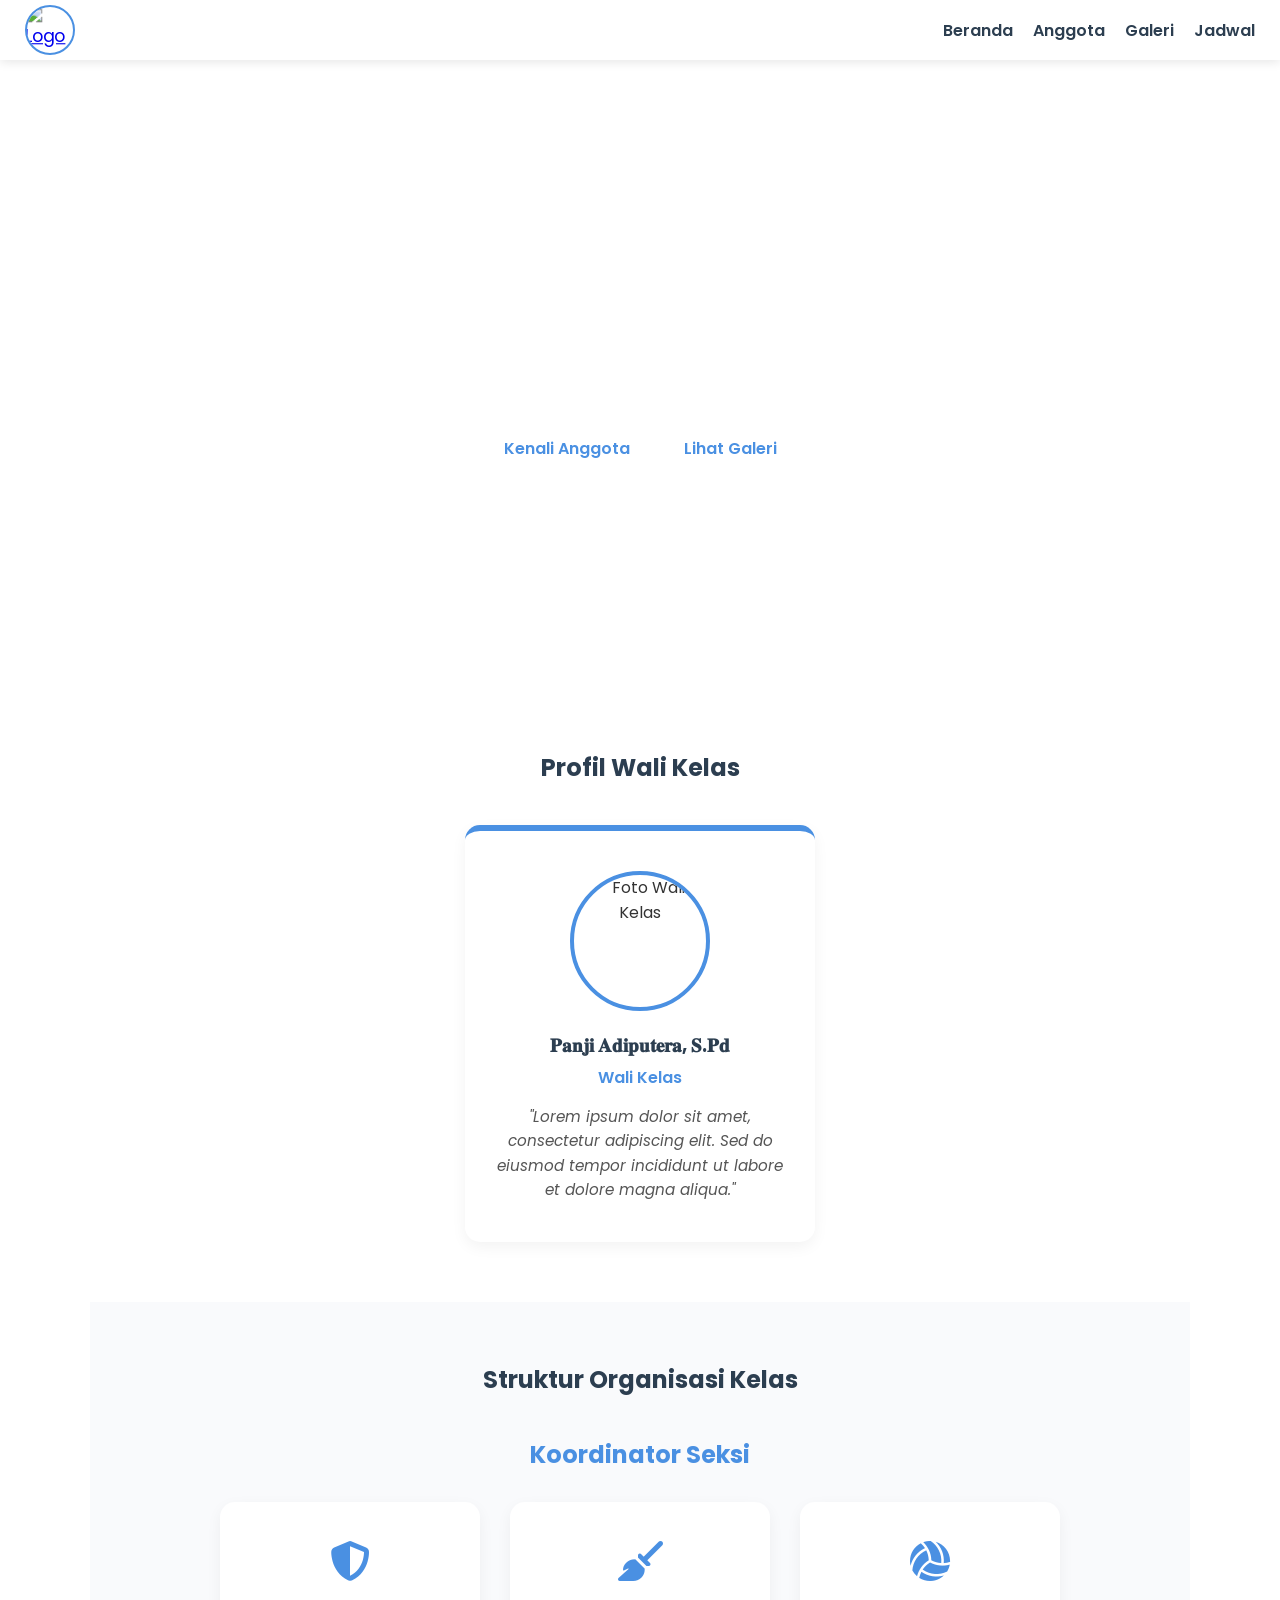
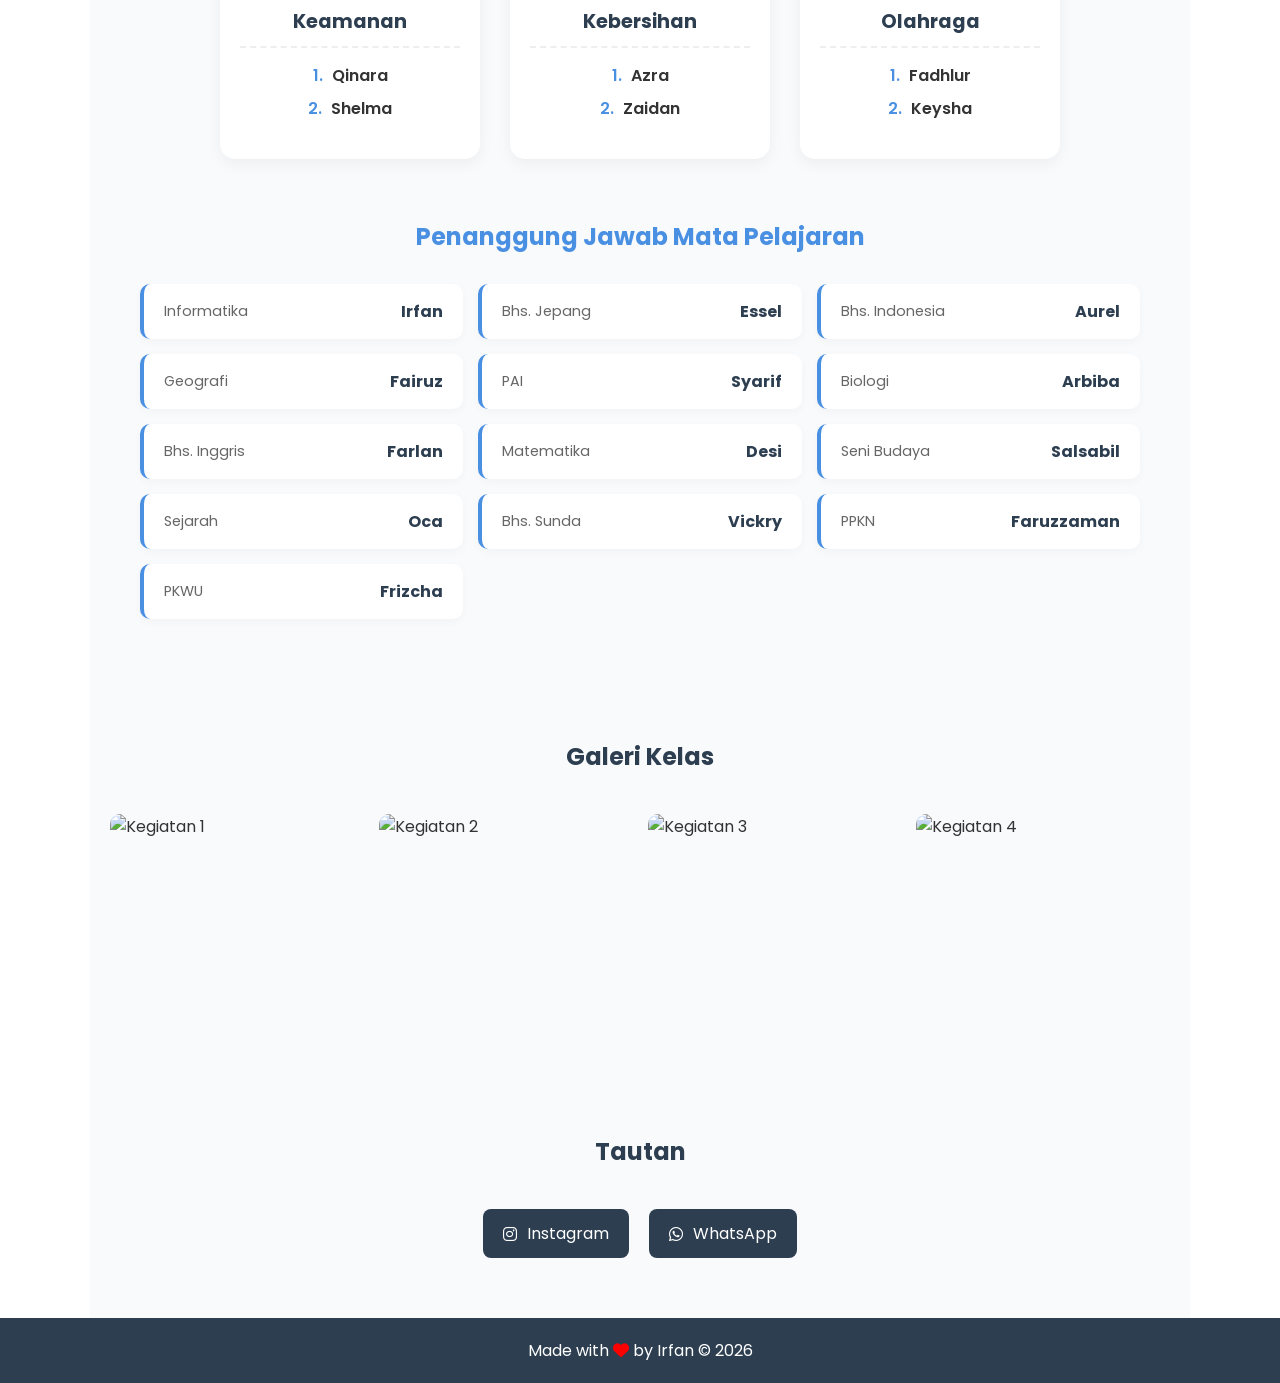
==== index.html @ aafc8ee6 "Rename beranda.html to index.html" ====
<!DOCTYPE html>
<html lang="id">
<head>
    <meta charset="UTF-8">
    <meta name="viewport" content="width=device-width, initial-scale=1.0">
    <title>Kelas XI-E2</title>
    <!-- Menghubungkan file CSS -->
    <link rel="stylesheet" href="beranda.css">
    <!-- Mengambil Font dari Google -->
    <link href="https://fonts.googleapis.com/css2?family=Poppins:wght@300;400;600;700&display=swap" rel="stylesheet">
    <!-- Mengambil Icon dari FontAwesome -->
    <link rel="stylesheet" href="https://cdnjs.cloudflare.com/ajax/libs/font-awesome/6.4.0/css/all.min.css">
</head>
<body>

    <!-- NAVIGASI -->
    <nav class="navbar">
        <!-- Logo diubah menjadi gambar dan bisa diklik untuk kembali ke beranda -->
        <a href="beranda.html" class="logo-web">
            <img src="https://ugc.production.linktr.ee/5dd5a2be-cfb0-43f6-9d3d-f687014af89f_linktree-cropped-f5fa58ee-37eb-4b3c-a644-c58902e99adb.jpeg" alt="Logo Kelas">
        </a>
        
        <ul class="nav-links">
            <li><a href="beranda.html">Beranda</a></li>
            <li><a href="anggota.html">Anggota</a></li>
            <li><a href="galeri.html">Galeri</a></li>
            <li><a href="jadwal.html">Jadwal</a></li>
        </ul>
    </nav>

    <!-- BAGIAN HERO (BERANDA) -->
    <header id="beranda" class="hero">
        <div class="hero-content">
            <h1>Selamat Datang di Web Kelas XI-E2</h1>
            <p>Tempat kita melihat informasi, jadwal, dan semua kenangan-kenangan yang kita buat bersama.</p>
            <a href="anggota.html" class="btn">Kenali Anggota</a>
            <a href="galeri.html" class="btn">Lihat Galeri</a>
        </div>
    </header>

    <!-- BAGIAN PROFIL WALI KELAS -->
    <section id="wali-kelas" class="section">
        <h2>Profil Wali Kelas</h2>
        <div class="wali-kelas-container">
            <div class="card wali-kelas-card animasi-melayang">
                <img src="https://picsum.photos/200/200?random=99" alt="Foto Wali Kelas">
                <h3>𝐏𝐚𝐧𝐣𝐢 𝐀𝐝𝐢𝐩𝐮𝐭𝐞𝐫𝐚, 𝐒.𝐏𝐝</h3>
                <p class="role">Wali Kelas</p>
                <p class="bio">"Lorem ipsum dolor sit amet, consectetur adipiscing elit. Sed do eiusmod tempor incididunt ut labore et dolore magna aliqua."</p>
            </div>
        </div>
    </section>

    <!-- BAGIAN STRUKTUR ORGANISASI -->
    <section id="struktur" class="section bg-light">
        <h2>Struktur Organisasi Kelas</h2>

        <!-- Bagian Koordinator Seksi -->
        <h3 class="sub-heading">Koordinator Seksi</h3>
        <div class="seksi-container">
            <!-- Seksi Keamanan -->
            <div class="seksi-card animasi-melayang">
                <div class="seksi-icon"><i class="fa-solid fa-shield-halved"></i></div>
                <h4>Keamanan</h4>
                <div class="seksi-nama">
                    <p><span>1.</span> Qinara</p>
                    <p><span>2.</span> Shelma</p>
                </div>
            </div>
            
            <!-- Seksi Kebersihan -->
            <div class="seksi-card animasi-melayang">
                <div class="seksi-icon"><i class="fa-solid fa-broom"></i></div>
                <h4>Kebersihan</h4>
                <div class="seksi-nama">
                    <p><span>1.</span> Azra</p>
                    <p><span>2.</span> Zaidan</p>
                </div>
            </div>

            <!-- Seksi Olahraga -->
            <div class="seksi-card animasi-melayang">
                <div class="seksi-icon"><i class="fa-solid fa-volleyball"></i></div>
                <h4>Olahraga</h4>
                <div class="seksi-nama">
                    <p><span>1.</span> Fadhlur</p>
                    <p><span>2.</span> Keysha</p>
                </div>
            </div>
        </div>

        <!-- Bagian PJ Mata Pelajaran -->
        <h3 class="sub-heading" style="margin-top: 60px;">Penanggung Jawab Mata Pelajaran</h3>
        <div class="pj-grid animasi-melayang">
            <div class="pj-item"><span>Informatika</span> <strong>Irfan</strong></div>
            <div class="pj-item"><span>Bhs. Jepang</span> <strong>Essel</strong></div>
            <div class="pj-item"><span>Bhs. Indonesia</span> <strong>Aurel</strong></div>
            <div class="pj-item"><span>Geografi</span> <strong>Fairuz</strong></div>
            <div class="pj-item"><span>PAI</span> <strong>Syarif</strong></div>
            <div class="pj-item"><span>Biologi</span> <strong>Arbiba</strong></div>
            <div class="pj-item"><span>Bhs. Inggris</span> <strong>Farlan</strong></div>
            <div class="pj-item"><span>Matematika</span> <strong>Desi</strong></div>
            <div class="pj-item"><span>Seni Budaya</span> <strong>Salsabil</strong></div>
            <div class="pj-item"><span>Sejarah</span> <strong>Oca</strong></div>
            <div class="pj-item"><span>Bhs. Sunda</span> <strong>Vickry</strong></div>
            <div class="pj-item"><span>PPKN</span> <strong>Faruzzaman</strong></div>
            <div class="pj-item"><span>PKWU</span> <strong>Frizcha</strong></div>
        </div>
    </section>

    <!-- BAGIAN GALERI -->
    <section id="galeri" class="section bg-light">
        <h2>Galeri Kelas</h2>
        <div class="gallery-grid">
            <img src="https://picsum.photos/400/300?random=4" alt="Kegiatan 1">
            <img src="https://picsum.photos/400/300?random=5" alt="Kegiatan 2">
            <img src="https://picsum.photos/400/300?random=6" alt="Kegiatan 3">
            <img src="https://picsum.photos/400/300?random=7" alt="Kegiatan 4">
        </div>
    </section>

    <!-- BAGIAN TAUTAN -->
    <section class="section bg-light text-center">
        <h2>Tautan</h2>
        <div class="links-container">
            <a href="https://www.instagram.com/xie2class?igsi=ZDNlZDc0MzIxNw==" class="btn-link"><i class="fa-brands fa-instagram"></i> Instagram</a>
            <a href="https://chat.whatsapp.com/BHrygbDyeJOHDR5J3WU6Dh" class="btn-link"><i class="fa-brands fa-whatsapp"></i> WhatsApp</a>
        </div>
    </section>

    <!-- FOOTER -->
    <footer>
        <p>Made with <i class="fa-solid fa-heart" style="color: red;"></i> by Irfan &copy; 2026</p>
    </footer>

</body>
</html>
---- beranda.css ----
/* --- PENGATURAN DASAR --- */
:root {
    --primary-color: #4A90E2;
    --secondary-color: #2C3E50;
    --bg-color: #F9FAFC;
    --text-color: #333;
}

* {
    margin: 0;
    padding: 0;
    box-sizing: border-box;
    font-family: 'Poppins', sans-serif;
    scroll-behavior: smooth;
}

body {
    background-color: #ffffff;
    color: var(--text-color);
}

.bg-light {
    background-color: var(--bg-color);
}

.section {
    padding: 60px 20px;
    max-width: 1100px;
    margin: 0 auto;
}

h2 {
    text-align: center;
    margin-bottom: 40px;
    color: var(--secondary-color);
}

/* --- NAVIGASI (HEADER) --- */
.navbar {
    display: flex;
    justify-content: space-between;
    align-items: center;
    padding: 5px 25px;
    background-color: white;
    box-shadow: 0 2px 10px rgba(0,0,0,0.1);
    position: relative;
    top: 0;
    z-index: 1000;
}

.nav-links {
    list-style: none;
    display: flex;
    gap: 20px;
}

.nav-links a {
    text-decoration: none;
    color: var(--secondary-color);
    font-weight: 600;
    transition: color 0.3s;
}

.nav-links a:hover {
    color: var(--primary-color);
}

/* --- Pengaturan Pembungkus Logo --- */
.navbar .logo-web {
    width: 50px;  /* Mengunci lebar logo agar tidak membesarkan ukuran navbar */
    height: 50px; /* Mengunci tinggi logo */
    border-radius: 50%; /* Membuat pembungkus menjadi bulat sempurna */
    overflow: hidden; /* KUNCI: Memotong/membuang semua bagian gambar yang keluar dari lingkaran */
    display: flex;
    justify-content: center;
    align-items: center;
    flex-shrink: 0; /* Mencegah logo mengecil saat dibuka di HP */
    border: 2px solid var(--primary-color); /* Opsional: memberi bingkai tipis berwarna biru */
}

/* --- Pengaturan Gambar Logo --- */
.navbar .logo-web img {
    width: 100%;
    height: 100%;
    object-fit: cover; /* Mencegah gambar menjadi gepeng */
    
    /* KUNCI CROP: Memperbesar gambar (zoom) sebanyak 1.35x ke arah luar, 
       sehingga pinggiran kosong di sekitar tulisan logo akan terpotong 
       oleh 'overflow: hidden' pada pembungkusnya */
    transform: scale(1.1); 
}

/* --- HERO SECTION --- */
.hero {
    height: 70vh;
    display: flex;
    justify-content: center;
    align-items: center;
    text-align: center;
    background-image: url('https://cdn.phototourl.com/free/2026-09-04-1f707fb8-759f-41b1-b45f-fb0f45235c8e.jpg?auto=format&fit=crop&w=1950&q=80');
    background-repeat: no-repeat;  
    background-size: cover;         
    background-position: bottom center;
    color: white;
    padding: 0 20px;
}

.hero h1 {
    font-size: 3rem;
    margin-bottom: 15px;
}

.hero p {
    font-size: 1.2rem;
    margin-bottom: 30px;
}

.btn {
    background-color: white;
    color: var(--primary-color);
    padding: 12px 25px;
    text-decoration: none;
    font-weight: 600;
    border-radius: 30px;
    transition: 0.3s;
}

.btn:hover {
    background-color: var(--secondary-color);
    color: white;
}

.btn-secondary {
    background-color: rgba(255, 255, 255, 0);
    color: var(--primary-color);
    display: none; /* Jika anda sudah kuat mental, hapus ini untuk menampilkan tombol */
    justify-content: center;
    align-items: center;
    text-decoration: none;
    font-weight: 600;
    transition: 0.3s;
}

.btn-secondary:hover {
    background-color: rgba(255, 255, 255, 0);
    color: var(--secondary-color);
}

/* =========================================================
   DESAIN BARU: WALI KELAS & STRUKTUR ORGANISASI
   ========================================================= */

/* --- Wali Kelas --- */
.wali-kelas-container {
    display: flex;
    justify-content: center;
    width: 100%;
}

.wali-kelas-card {
    width: 350px;
    padding: 40px 30px;
    background: white; /* Memastikan background kartu putih */
    border-radius: 15px; /* Membuat sudut kartu melengkung */
    border-top: 6px solid var(--primary-color);
    text-align: center; /* Menengahkan seluruh teks di dalam kartu */
    box-shadow: 0 5px 15px rgba(0,0,0,0.05); /* Memberikan efek bayangan lembut */
}

.wali-kelas-card img {
    width: 140px;
    height: 140px;
    display: block; /* Wajib diatur menjadi block agar bisa ditengahkan */
    margin: 0 auto 20px auto; /* Menengahkan foto secara horizontal dan memberi jarak bawah */
    border-radius: 50%; /* Membuat foto menjadi bulat sempurna */
    object-fit: cover; /* Mencegah foto menjadi gepeng */
    border: 4px solid var(--primary-color); /* Memberikan bingkai warna biru di sekeliling foto */
}

/* Sedikit penyesuaian untuk teks nama dan peran agar lebih rapi */
.wali-kelas-card h3 {
    color: var(--secondary-color);
    margin-bottom: 5px;
}

.wali-kelas-card .role {
    color: var(--primary-color);
    font-weight: 600;
    margin-bottom: 15px;
}

.wali-kelas-card .bio {
    font-size: 0.95rem;
    font-style: italic;
    color: #555;
    line-height: 1.6;
}

/* --- Struktur Organisasi: Judul Bagian --- */
.sub-heading {
    text-align: center;
    color: var(--primary-color);
    margin-bottom: 30px;
    font-size: 1.5rem;
}

/* --- Struktur Organisasi: Koordinator Seksi --- */
.seksi-container {
    display: flex;
    flex-wrap: wrap;
    justify-content: center;
    gap: 30px;
}

.seksi-card {
    background: white;
    width: 260px;
    border-radius: 15px;
    padding: 30px 20px;
    text-align: center;
    box-shadow: 0 5px 15px rgba(0,0,0,0.05);
    transition: transform 0.3s;
}

.seksi-card:hover {
    transform: translateY(-5px);
    box-shadow: 0 10px 20px rgba(0,0,0,0.1);
}

.seksi-icon {
    font-size: 2.5rem;
    color: var(--primary-color);
    margin-bottom: 15px;
}

.seksi-card h4 {
    color: var(--secondary-color);
    font-size: 1.2rem;
    margin-bottom: 15px;
    padding-bottom: 10px;
    border-bottom: 2px dashed #eee;
}

.seksi-nama p {
    font-size: 1rem;
    color: var(--text-color);
    margin-bottom: 8px;
    font-weight: 600;
}

.seksi-nama span {
    color: var(--primary-color);
    margin-right: 5px;
}

/* --- Struktur Organisasi: PJ Mata Pelajaran --- */
.pj-grid {
    display: grid;
    /* Membuat kolom otomatis yang lebarnya menyesuaikan layar */
    grid-template-columns: repeat(auto-fit, minmax(250px, 1fr));
    gap: 15px;
    max-width: 1000px;
    margin: 0 auto;
}

.pj-item {
    background: white;
    padding: 15px 20px;
    border-radius: 10px;
    display: flex;
    justify-content: space-between;
    align-items: center;
    box-shadow: 0 3px 10px rgba(0,0,0,0.03);
    border-left: 4px solid var(--primary-color);
    transition: transform 0.3s;
}

.pj-item:hover {
    transform: translateX(5px);
    background-color: #f4f9ff;
}

.pj-item span {
    color: #666;
    font-size: 0.9rem;
}

.pj-item strong {
    color: var(--secondary-color);
    font-size: 1rem;
}

/* --- GALERI GRID --- */
.gallery-grid {
    display: grid;
    grid-template-columns: repeat(auto-fit, minmax(250px, 1fr));
    gap: 15px;
}

.gallery-grid img {
    width: 100%;
    height: 200px;
    object-fit: cover;
    border-radius: 10px;
    transition: transform 0.3s;
}

.gallery-grid img:hover {
    transform: scale(1.03);
}

/* --- TAUTAN PENTING --- */
.links-container {
    display: flex;
    justify-content: center;
    gap: 20px;
    flex-wrap: wrap;
}

.btn-link {
    background-color: var(--secondary-color);
    color: white;
    padding: 12px 20px;
    text-decoration: none;
    border-radius: 8px;
    display: flex;
    align-items: center;
    gap: 10px;
    transition: 0.3s;
}

.btn-link:hover {
    background-color: var(--primary-color);
}

/* --- FOOTER --- */
footer {
    background-color: var(--secondary-color);
    color: white;
    text-align: center;
    padding: 20px 0;
}

/* --- RESPONSIVE DESIGN (UNTUK HP) --- */
@media screen and (max-width: 768px) {
    .navbar {
        flex-direction: column;
        padding: 5px;
    }
    
    .nav-links {
        margin-top: 15px;
        gap: 15px;
        flex-wrap: wrap;
        justify-content: center;
    }

    .hero h1 {
        font-size: 2rem;
    }
    
    .card-container {
        flex-direction: column;
        align-items: center;
    }
}
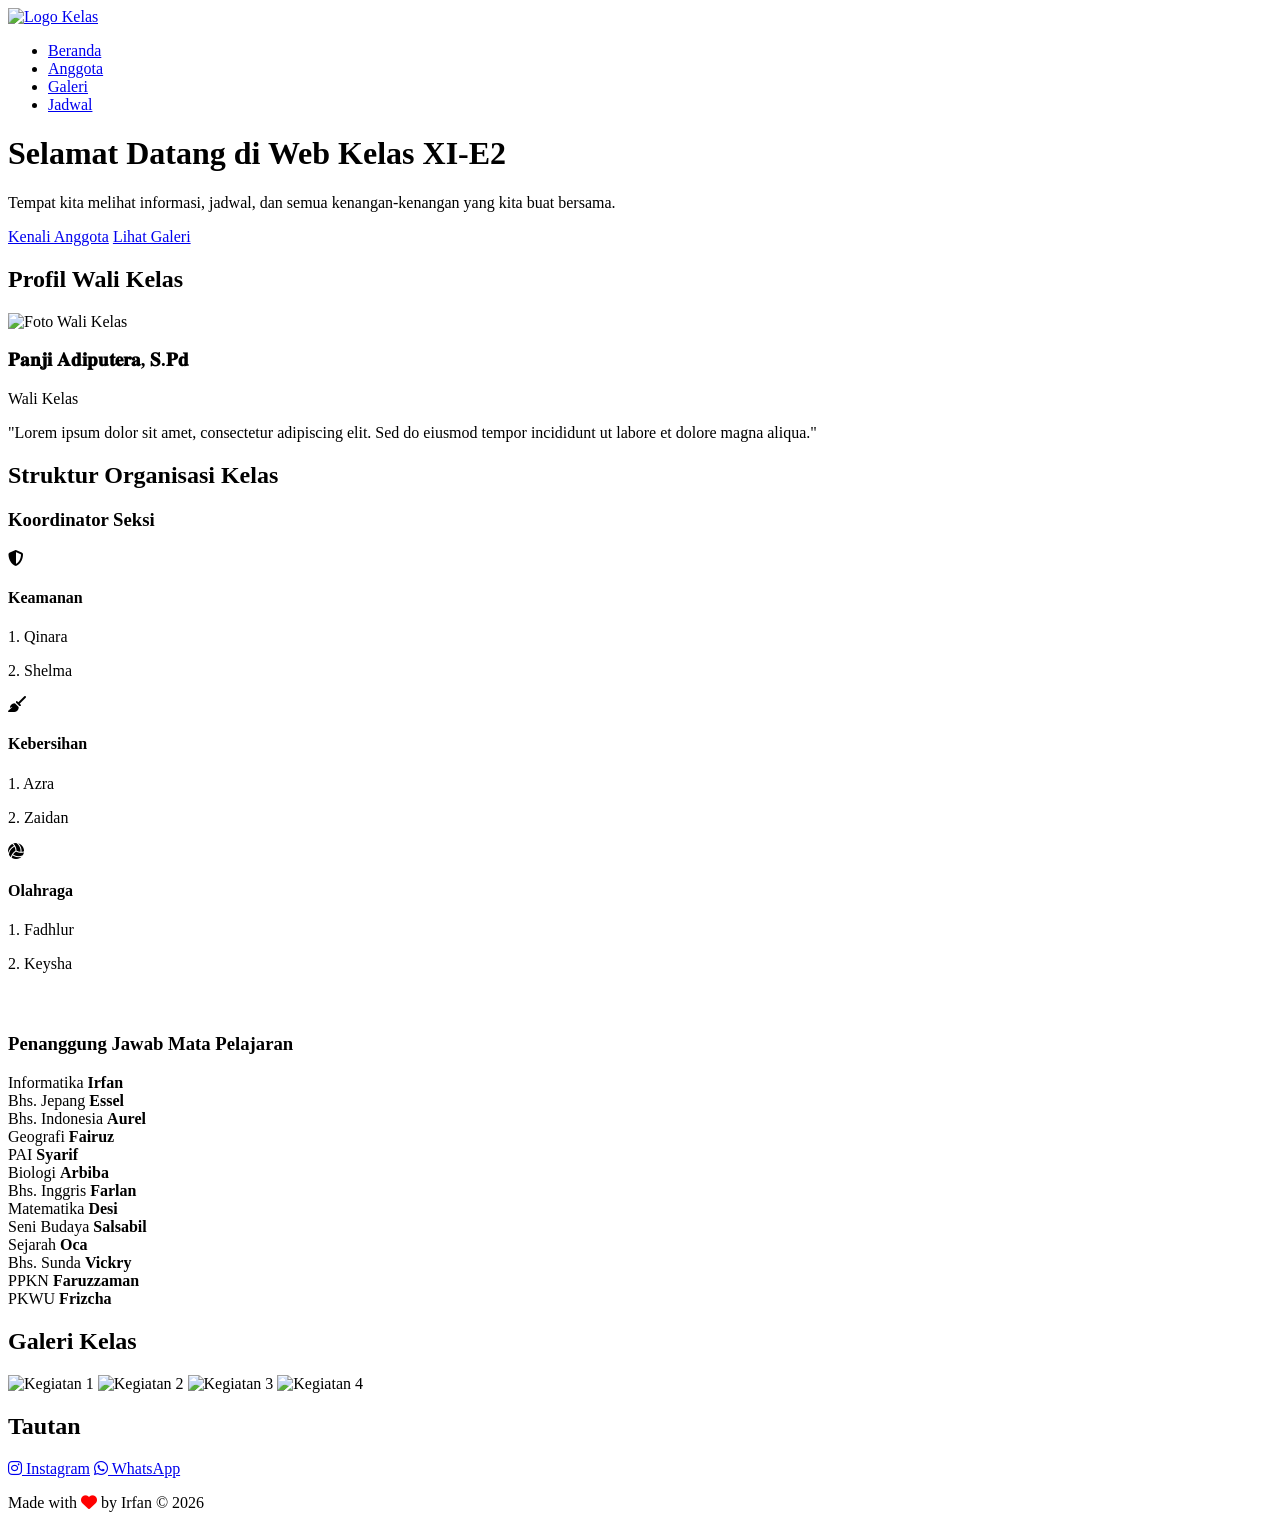
==== commit c9053dca: "Update index.html" ====
--- a/index.html
+++ b/index.html
@@ -5,7 +5,7 @@
     <meta name="viewport" content="width=device-width, initial-scale=1.0">
     <title>Kelas XI-E2</title>
     <!-- Menghubungkan file CSS -->
-    <link rel="stylesheet" href="beranda.css">
+    <link rel="stylesheet" href="index.css">
     <!-- Mengambil Font dari Google -->
     <link href="https://fonts.googleapis.com/css2?family=Poppins:wght@300;400;600;700&display=swap" rel="stylesheet">
     <!-- Mengambil Icon dari FontAwesome -->
@@ -21,7 +21,7 @@
         </a>
         
         <ul class="nav-links">
-            <li><a href="beranda.html">Beranda</a></li>
+            <li><a href="index.html">Beranda</a></li>
             <li><a href="anggota.html">Anggota</a></li>
             <li><a href="galeri.html">Galeri</a></li>
             <li><a href="jadwal.html">Jadwal</a></li>
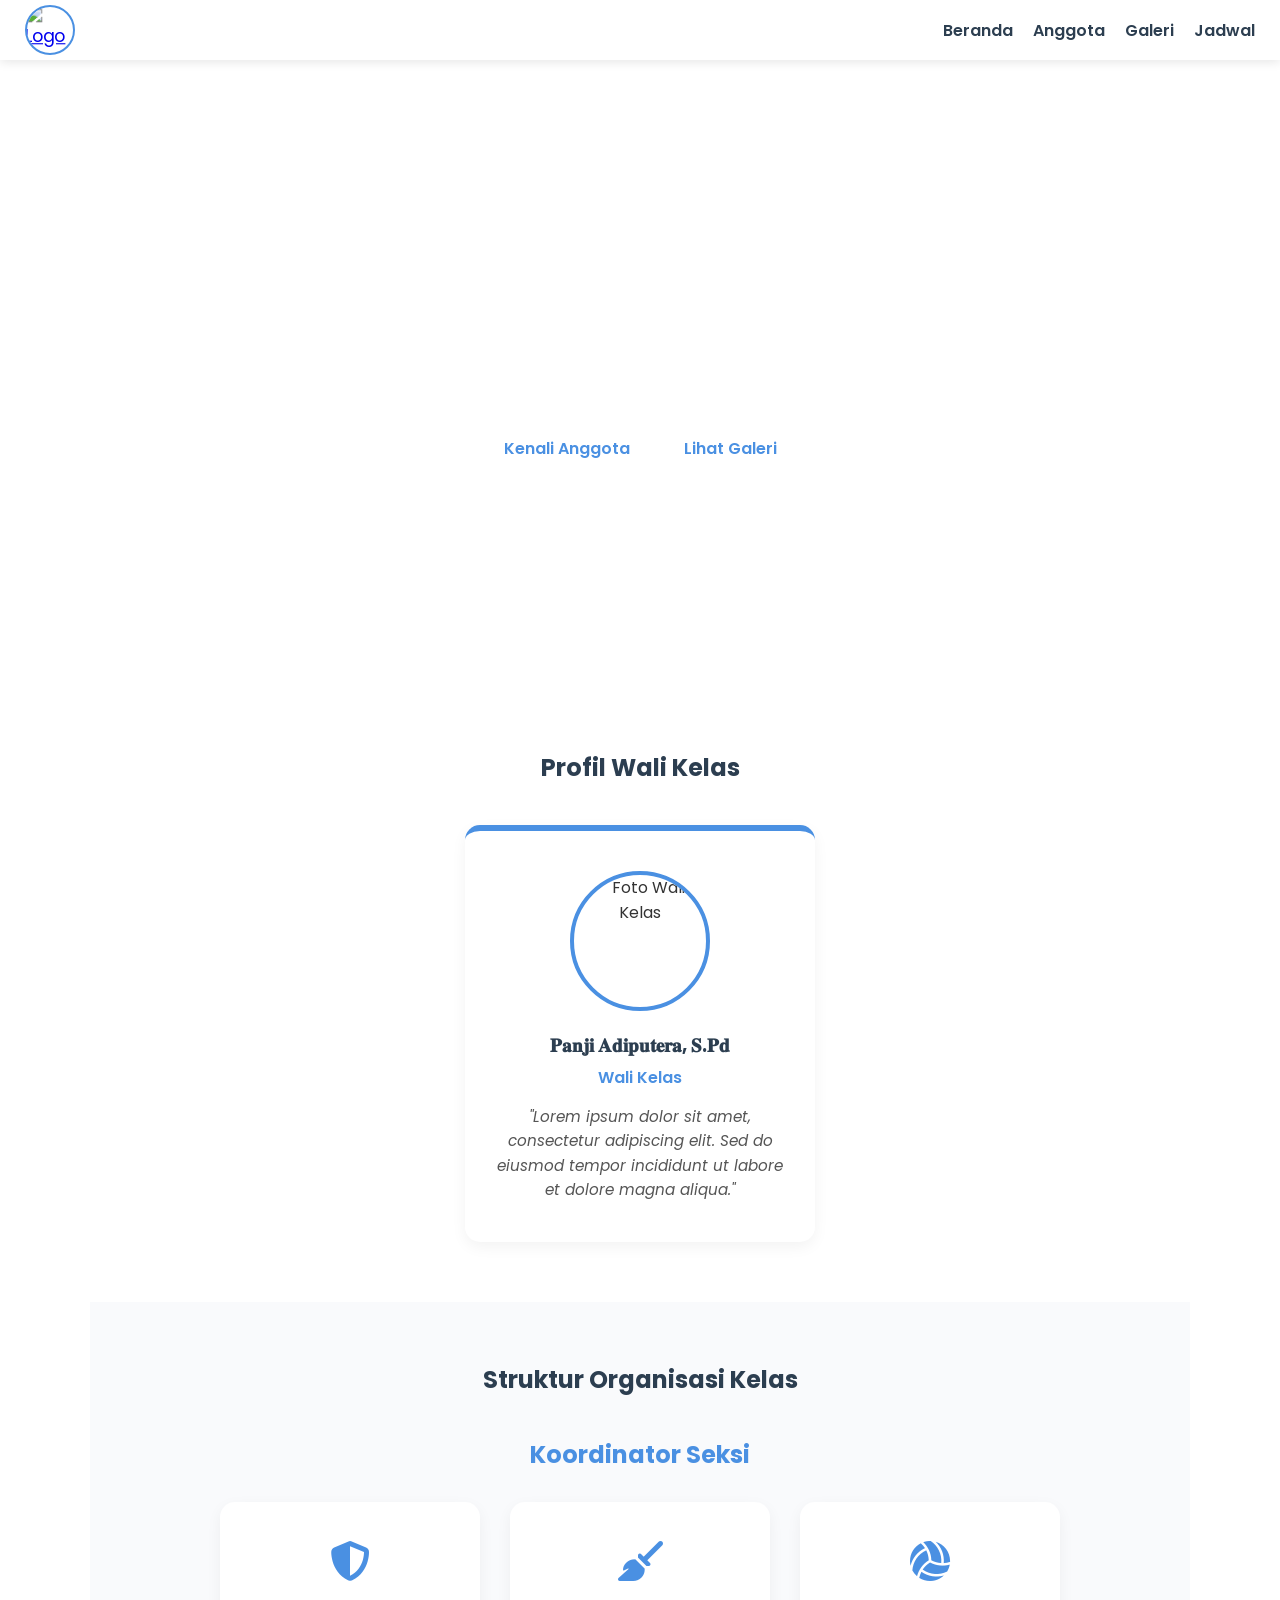
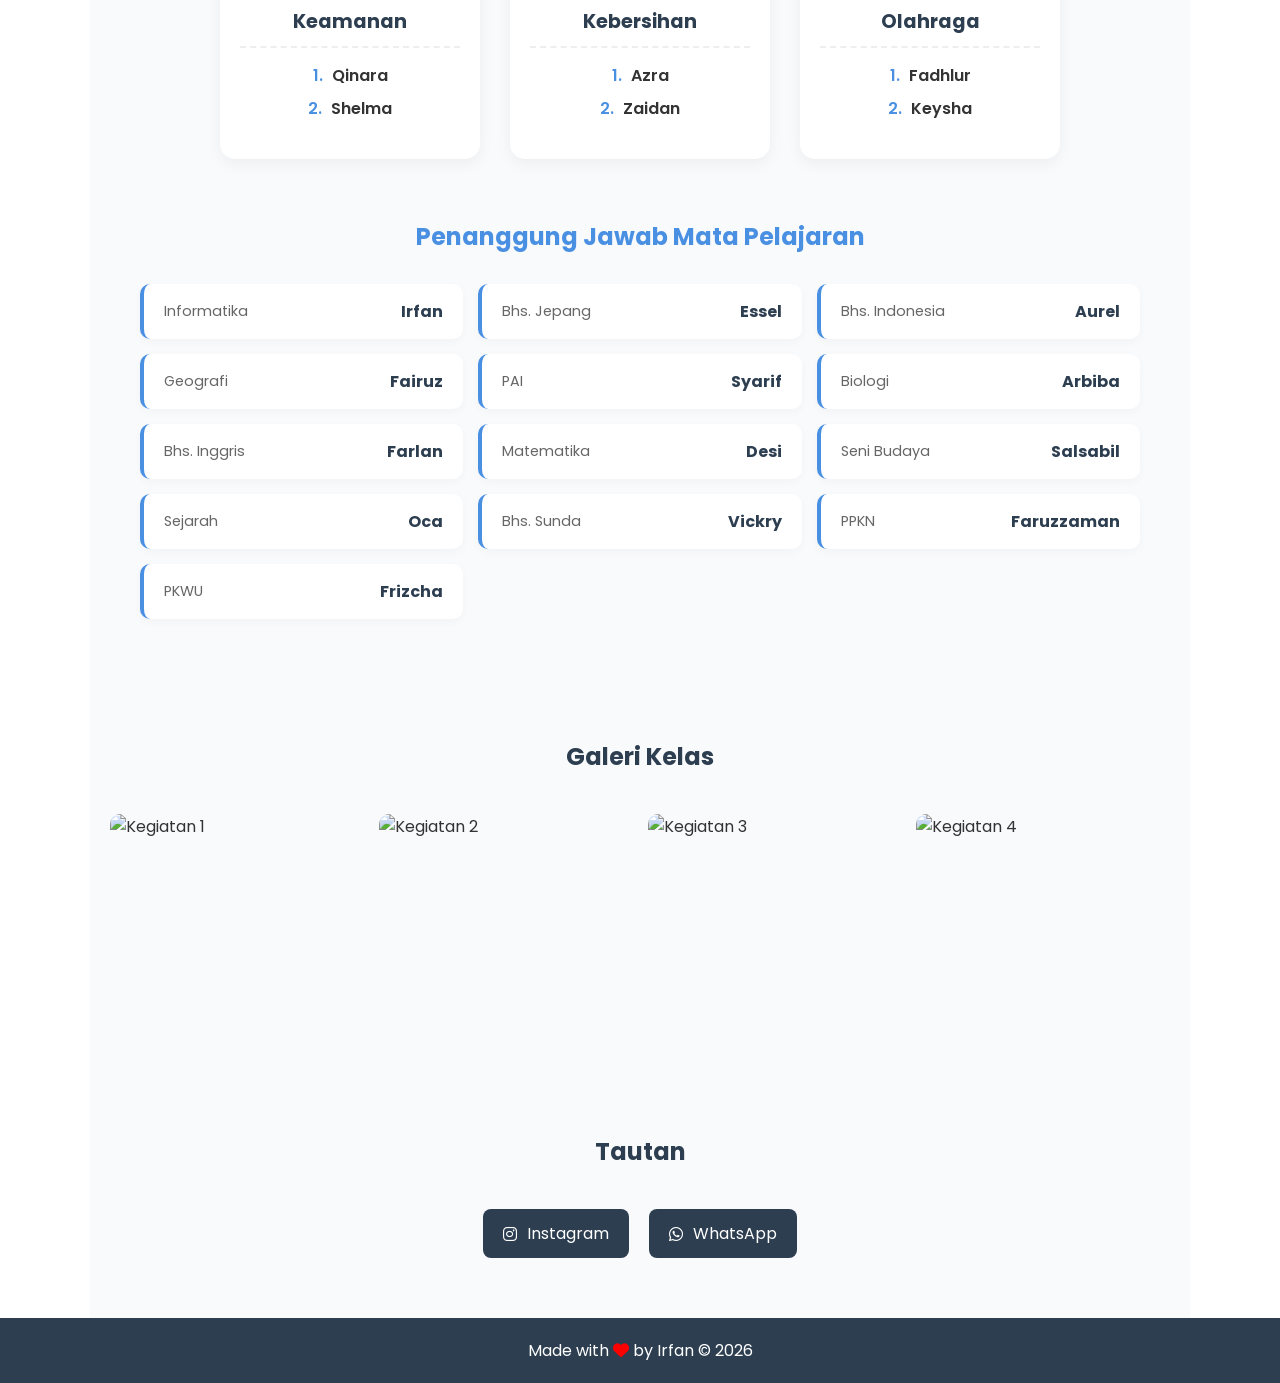
==== commit b9981b1c: "Fix HTML structure and navigation links" ====
--- a/index.html
+++ b/index.html
@@ -16,12 +16,12 @@
     <!-- NAVIGASI -->
     <nav class="navbar">
         <!-- Logo diubah menjadi gambar dan bisa diklik untuk kembali ke beranda -->
-        <a href="beranda.html" class="logo-web">
+        <a href="index" class="logo-web">
             <img src="https://ugc.production.linktr.ee/5dd5a2be-cfb0-43f6-9d3d-f687014af89f_linktree-cropped-f5fa58ee-37eb-4b3c-a644-c58902e99adb.jpeg" alt="Logo Kelas">
         </a>
         
         <ul class="nav-links">
-            <li><a href="index.html">Beranda</a></li>
+            <li><a href="index">Beranda</a></li>
             <li><a href="anggota.html">Anggota</a></li>
             <li><a href="galeri.html">Galeri</a></li>
             <li><a href="jadwal.html">Jadwal</a></li>
--- a/index.css
+++ b/index.css
@@ -0,0 +1,366 @@
+/* --- PENGATURAN DASAR --- */
+:root {
+    --primary-color: #4A90E2;
+    --secondary-color: #2C3E50;
+    --bg-color: #F9FAFC;
+    --text-color: #333;
+}
+
+* {
+    margin: 0;
+    padding: 0;
+    box-sizing: border-box;
+    font-family: 'Poppins', sans-serif;
+    scroll-behavior: smooth;
+}
+
+body {
+    background-color: #ffffff;
+    color: var(--text-color);
+}
+
+.bg-light {
+    background-color: var(--bg-color);
+}
+
+.section {
+    padding: 60px 20px;
+    max-width: 1100px;
+    margin: 0 auto;
+}
+
+h2 {
+    text-align: center;
+    margin-bottom: 40px;
+    color: var(--secondary-color);
+}
+
+/* --- NAVIGASI (HEADER) --- */
+.navbar {
+    display: flex;
+    justify-content: space-between;
+    align-items: center;
+    padding: 5px 25px;
+    background-color: white;
+    box-shadow: 0 2px 10px rgba(0,0,0,0.1);
+    position: relative;
+    top: 0;
+    z-index: 1000;
+}
+
+.nav-links {
+    list-style: none;
+    display: flex;
+    gap: 20px;
+}
+
+.nav-links a {
+    text-decoration: none;
+    color: var(--secondary-color);
+    font-weight: 600;
+    transition: color 0.3s;
+}
+
+.nav-links a:hover {
+    color: var(--primary-color);
+}
+
+/* --- Pengaturan Pembungkus Logo --- */
+.navbar .logo-web {
+    width: 50px;  /* Mengunci lebar logo agar tidak membesarkan ukuran navbar */
+    height: 50px; /* Mengunci tinggi logo */
+    border-radius: 50%; /* Membuat pembungkus menjadi bulat sempurna */
+    overflow: hidden; /* KUNCI: Memotong/membuang semua bagian gambar yang keluar dari lingkaran */
+    display: flex;
+    justify-content: center;
+    align-items: center;
+    flex-shrink: 0; /* Mencegah logo mengecil saat dibuka di HP */
+    border: 2px solid var(--primary-color); /* Opsional: memberi bingkai tipis berwarna biru */
+}
+
+/* --- Pengaturan Gambar Logo --- */
+.navbar .logo-web img {
+    width: 100%;
+    height: 100%;
+    object-fit: cover; /* Mencegah gambar menjadi gepeng */
+    
+    /* KUNCI CROP: Memperbesar gambar (zoom) sebanyak 1.35x ke arah luar, 
+       sehingga pinggiran kosong di sekitar tulisan logo akan terpotong 
+       oleh 'overflow: hidden' pada pembungkusnya */
+    transform: scale(1.1); 
+}
+
+/* --- HERO SECTION --- */
+.hero {
+    height: 70vh;
+    display: flex;
+    justify-content: center;
+    align-items: center;
+    text-align: center;
+    background-image: url('https://cdn.phototourl.com/free/2026-09-04-1f707fb8-759f-41b1-b45f-fb0f45235c8e.jpg?auto=format&fit=crop&w=1950&q=80');
+    background-repeat: no-repeat;  
+    background-size: cover;         
+    background-position: bottom center;
+    color: white;
+    padding: 0 20px;
+}
+
+.hero h1 {
+    font-size: 3rem;
+    margin-bottom: 15px;
+}
+
+.hero p {
+    font-size: 1.2rem;
+    margin-bottom: 30px;
+}
+
+.btn {
+    background-color: white;
+    color: var(--primary-color);
+    padding: 12px 25px;
+    text-decoration: none;
+    font-weight: 600;
+    border-radius: 30px;
+    transition: 0.3s;
+}
+
+.btn:hover {
+    background-color: var(--secondary-color);
+    color: white;
+}
+
+.btn-secondary {
+    background-color: rgba(255, 255, 255, 0);
+    color: var(--primary-color);
+    display: none; /* Jika anda sudah kuat mental, hapus ini untuk menampilkan tombol */
+    justify-content: center;
+    align-items: center;
+    text-decoration: none;
+    font-weight: 600;
+    transition: 0.3s;
+}
+
+.btn-secondary:hover {
+    background-color: rgba(255, 255, 255, 0);
+    color: var(--secondary-color);
+}
+
+/* =========================================================
+   DESAIN BARU: WALI KELAS & STRUKTUR ORGANISASI
+   ========================================================= */
+
+/* --- Wali Kelas --- */
+.wali-kelas-container {
+    display: flex;
+    justify-content: center;
+    width: 100%;
+}
+
+.wali-kelas-card {
+    width: 350px;
+    padding: 40px 30px;
+    background: white; /* Memastikan background kartu putih */
+    border-radius: 15px; /* Membuat sudut kartu melengkung */
+    border-top: 6px solid var(--primary-color);
+    text-align: center; /* Menengahkan seluruh teks di dalam kartu */
+    box-shadow: 0 5px 15px rgba(0,0,0,0.05); /* Memberikan efek bayangan lembut */
+}
+
+.wali-kelas-card img {
+    width: 140px;
+    height: 140px;
+    display: block; /* Wajib diatur menjadi block agar bisa ditengahkan */
+    margin: 0 auto 20px auto; /* Menengahkan foto secara horizontal dan memberi jarak bawah */
+    border-radius: 50%; /* Membuat foto menjadi bulat sempurna */
+    object-fit: cover; /* Mencegah foto menjadi gepeng */
+    border: 4px solid var(--primary-color); /* Memberikan bingkai warna biru di sekeliling foto */
+}
+
+/* Sedikit penyesuaian untuk teks nama dan peran agar lebih rapi */
+.wali-kelas-card h3 {
+    color: var(--secondary-color);
+    margin-bottom: 5px;
+}
+
+.wali-kelas-card .role {
+    color: var(--primary-color);
+    font-weight: 600;
+    margin-bottom: 15px;
+}
+
+.wali-kelas-card .bio {
+    font-size: 0.95rem;
+    font-style: italic;
+    color: #555;
+    line-height: 1.6;
+}
+
+/* --- Struktur Organisasi: Judul Bagian --- */
+.sub-heading {
+    text-align: center;
+    color: var(--primary-color);
+    margin-bottom: 30px;
+    font-size: 1.5rem;
+}
+
+/* --- Struktur Organisasi: Koordinator Seksi --- */
+.seksi-container {
+    display: flex;
+    flex-wrap: wrap;
+    justify-content: center;
+    gap: 30px;
+}
+
+.seksi-card {
+    background: white;
+    width: 260px;
+    border-radius: 15px;
+    padding: 30px 20px;
+    text-align: center;
+    box-shadow: 0 5px 15px rgba(0,0,0,0.05);
+    transition: transform 0.3s;
+}
+
+.seksi-card:hover {
+    transform: translateY(-5px);
+    box-shadow: 0 10px 20px rgba(0,0,0,0.1);
+}
+
+.seksi-icon {
+    font-size: 2.5rem;
+    color: var(--primary-color);
+    margin-bottom: 15px;
+}
+
+.seksi-card h4 {
+    color: var(--secondary-color);
+    font-size: 1.2rem;
+    margin-bottom: 15px;
+    padding-bottom: 10px;
+    border-bottom: 2px dashed #eee;
+}
+
+.seksi-nama p {
+    font-size: 1rem;
+    color: var(--text-color);
+    margin-bottom: 8px;
+    font-weight: 600;
+}
+
+.seksi-nama span {
+    color: var(--primary-color);
+    margin-right: 5px;
+}
+
+/* --- Struktur Organisasi: PJ Mata Pelajaran --- */
+.pj-grid {
+    display: grid;
+    /* Membuat kolom otomatis yang lebarnya menyesuaikan layar */
+    grid-template-columns: repeat(auto-fit, minmax(250px, 1fr));
+    gap: 15px;
+    max-width: 1000px;
+    margin: 0 auto;
+}
+
+.pj-item {
+    background: white;
+    padding: 15px 20px;
+    border-radius: 10px;
+    display: flex;
+    justify-content: space-between;
+    align-items: center;
+    box-shadow: 0 3px 10px rgba(0,0,0,0.03);
+    border-left: 4px solid var(--primary-color);
+    transition: transform 0.3s;
+}
+
+.pj-item:hover {
+    transform: translateX(5px);
+    background-color: #f4f9ff;
+}
+
+.pj-item span {
+    color: #666;
+    font-size: 0.9rem;
+}
+
+.pj-item strong {
+    color: var(--secondary-color);
+    font-size: 1rem;
+}
+
+/* --- GALERI GRID --- */
+.gallery-grid {
+    display: grid;
+    grid-template-columns: repeat(auto-fit, minmax(250px, 1fr));
+    gap: 15px;
+}
+
+.gallery-grid img {
+    width: 100%;
+    height: 200px;
+    object-fit: cover;
+    border-radius: 10px;
+    transition: transform 0.3s;
+}
+
+.gallery-grid img:hover {
+    transform: scale(1.03);
+}
+
+/* --- TAUTAN PENTING --- */
+.links-container {
+    display: flex;
+    justify-content: center;
+    gap: 20px;
+    flex-wrap: wrap;
+}
+
+.btn-link {
+    background-color: var(--secondary-color);
+    color: white;
+    padding: 12px 20px;
+    text-decoration: none;
+    border-radius: 8px;
+    display: flex;
+    align-items: center;
+    gap: 10px;
+    transition: 0.3s;
+}
+
+.btn-link:hover {
+    background-color: var(--primary-color);
+}
+
+/* --- FOOTER --- */
+footer {
+    background-color: var(--secondary-color);
+    color: white;
+    text-align: center;
+    padding: 20px 0;
+}
+
+/* --- RESPONSIVE DESIGN (UNTUK HP) --- */
+@media screen and (max-width: 768px) {
+    .navbar {
+        flex-direction: column;
+        padding: 5px;
+    }
+    
+    .nav-links {
+        margin-top: 15px;
+        gap: 15px;
+        flex-wrap: wrap;
+        justify-content: center;
+    }
+
+    .hero h1 {
+        font-size: 2rem;
+    }
+    
+    .card-container {
+        flex-direction: column;
+        align-items: center;
+    }
+}
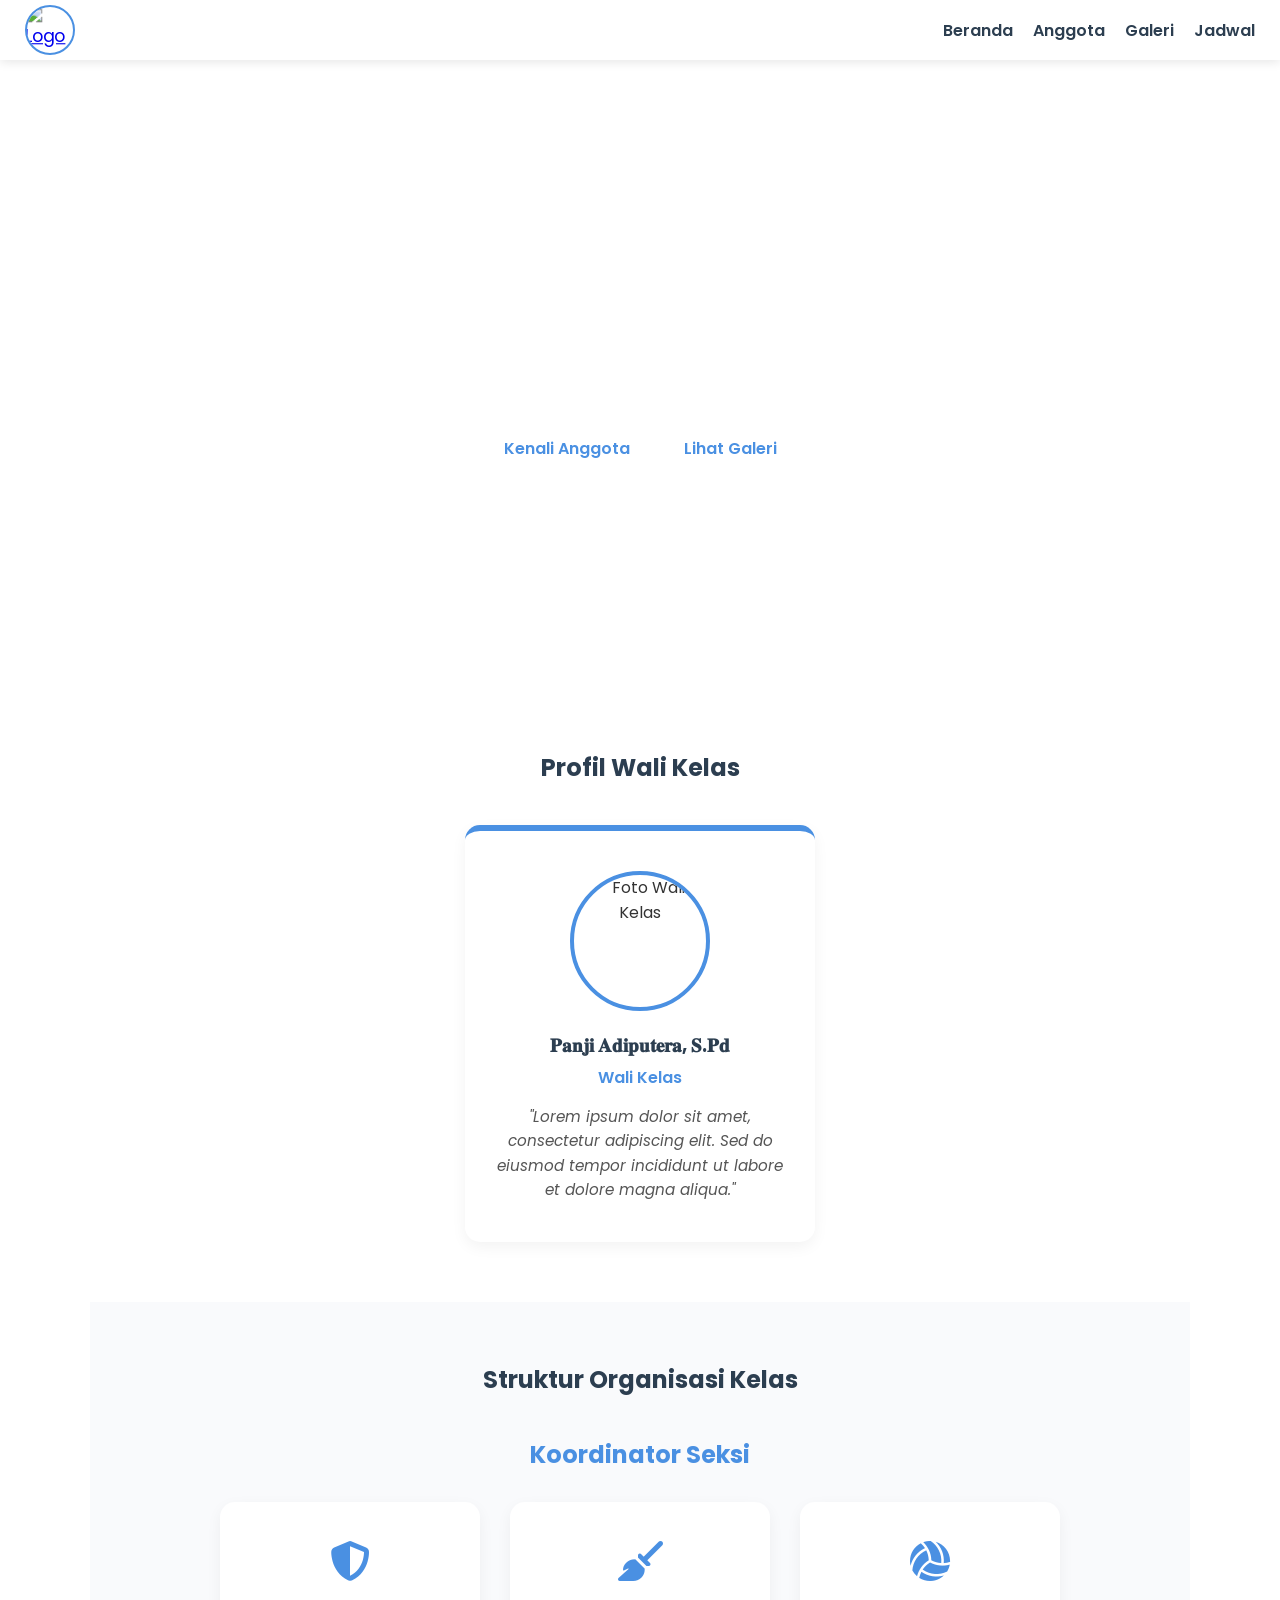
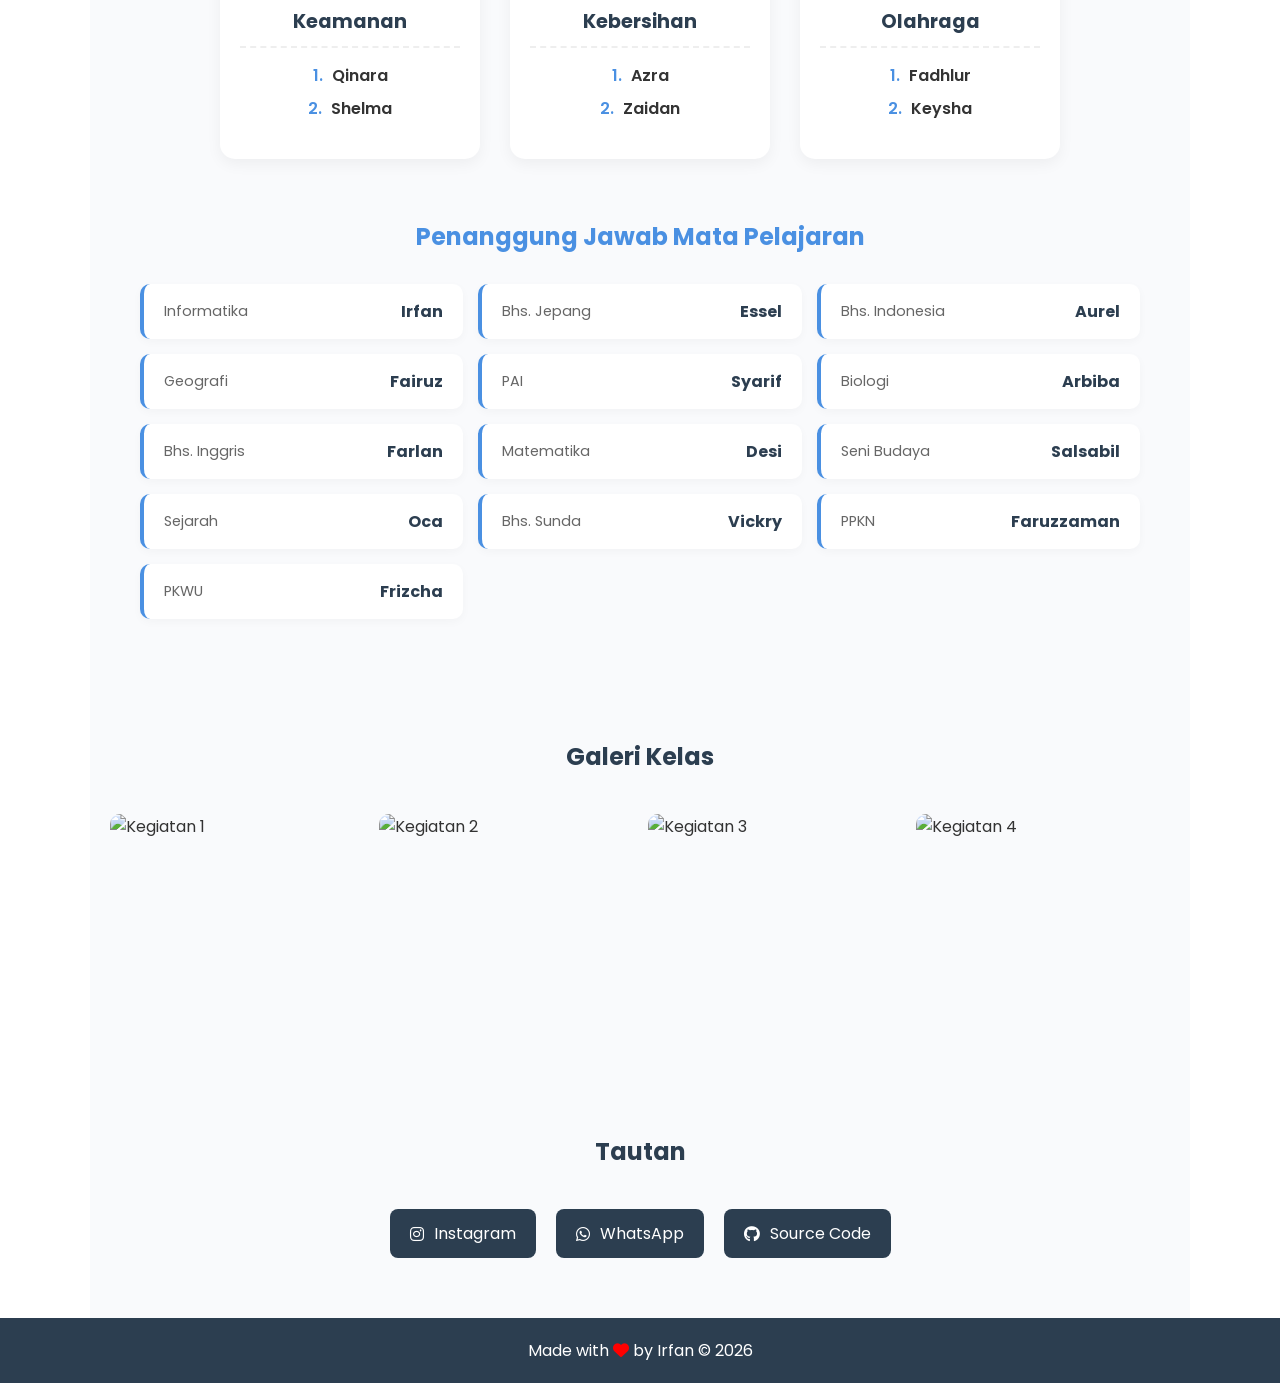
==== commit 755862e7: "Fix HTML formatting and add source code link" ====
--- a/index.html
+++ b/index.html
@@ -3,7 +3,7 @@
 <head>
     <meta charset="UTF-8">
     <meta name="viewport" content="width=device-width, initial-scale=1.0">
-    <title>Kelas XI-E2</title>
+    <title>Beranda Kelas</title>
     <!-- Menghubungkan file CSS -->
     <link rel="stylesheet" href="index.css">
     <!-- Mengambil Font dari Google -->
@@ -16,15 +16,15 @@
     <!-- NAVIGASI -->
     <nav class="navbar">
         <!-- Logo diubah menjadi gambar dan bisa diklik untuk kembali ke beranda -->
-        <a href="index" class="logo-web">
+        <a href="https://intech67.github.io/class/" class="logo-web">
             <img src="https://ugc.production.linktr.ee/5dd5a2be-cfb0-43f6-9d3d-f687014af89f_linktree-cropped-f5fa58ee-37eb-4b3c-a644-c58902e99adb.jpeg" alt="Logo Kelas">
         </a>
         
         <ul class="nav-links">
-            <li><a href="index">Beranda</a></li>
-            <li><a href="anggota.html">Anggota</a></li>
-            <li><a href="galeri.html">Galeri</a></li>
-            <li><a href="jadwal.html">Jadwal</a></li>
+            <li><a href="https://intech67.github.io/class/">Beranda</a></li>
+            <li><a href="anggota/">Anggota</a></li>
+            <li><a href="galeri/">Galeri</a></li>
+            <li><a href="jadwal/">Jadwal</a></li>
         </ul>
     </nav>
 
@@ -33,8 +33,8 @@
         <div class="hero-content">
             <h1>Selamat Datang di Web Kelas XI-E2</h1>
             <p>Tempat kita melihat informasi, jadwal, dan semua kenangan-kenangan yang kita buat bersama.</p>
-            <a href="anggota.html" class="btn">Kenali Anggota</a>
-            <a href="galeri.html" class="btn">Lihat Galeri</a>
+            <a href="anggota/" class="btn">Kenali Anggota</a>
+            <a href="galeri/" class="btn">Lihat Galeri</a>
         </div>
     </header>
 
@@ -125,6 +125,7 @@
         <div class="links-container">
             <a href="https://www.instagram.com/xie2class?igsi=ZDNlZDc0MzIxNw==" class="btn-link"><i class="fa-brands fa-instagram"></i> Instagram</a>
             <a href="https://chat.whatsapp.com/BHrygbDyeJOHDR5J3WU6Dh" class="btn-link"><i class="fa-brands fa-whatsapp"></i> WhatsApp</a>
+            <a href="https://github.com/InTech67/class" class="btn-link"><i class="fa-brands fa-github"></i> Source Code</a>
         </div>
     </section>
 
